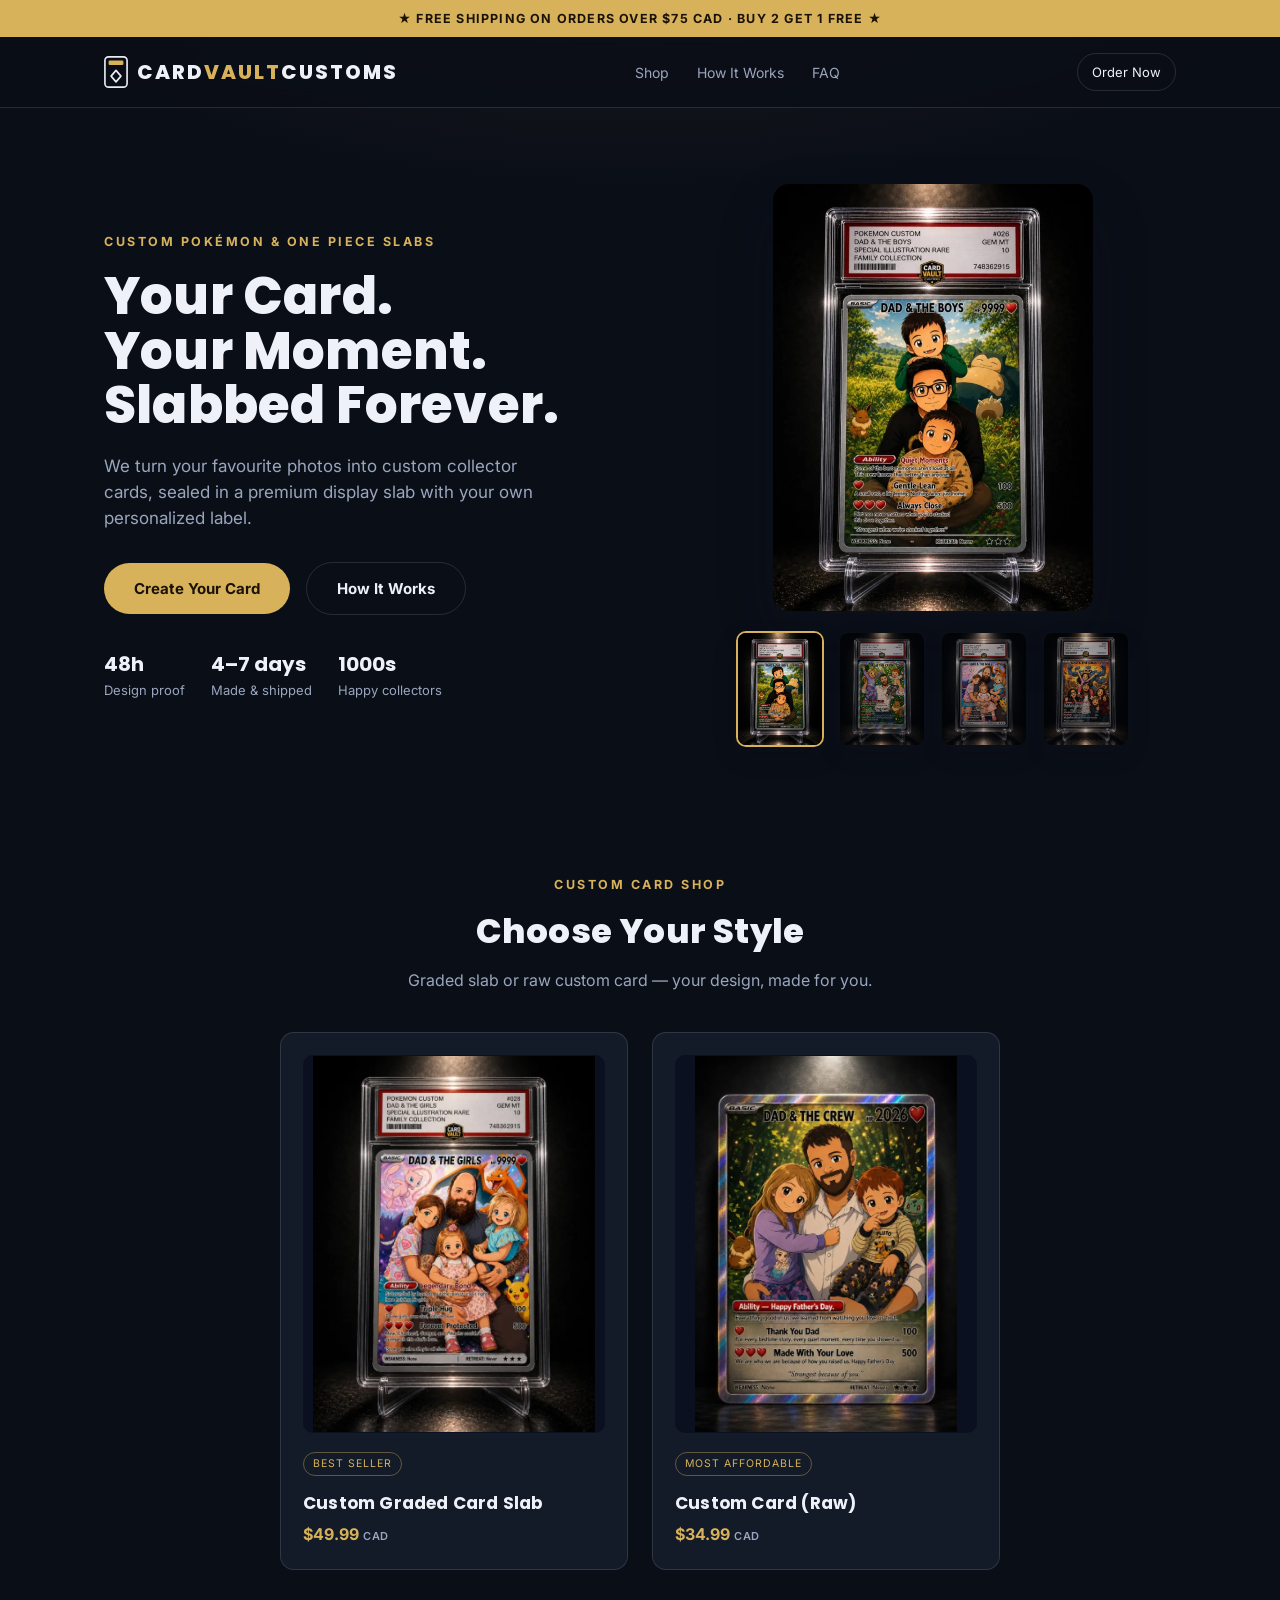
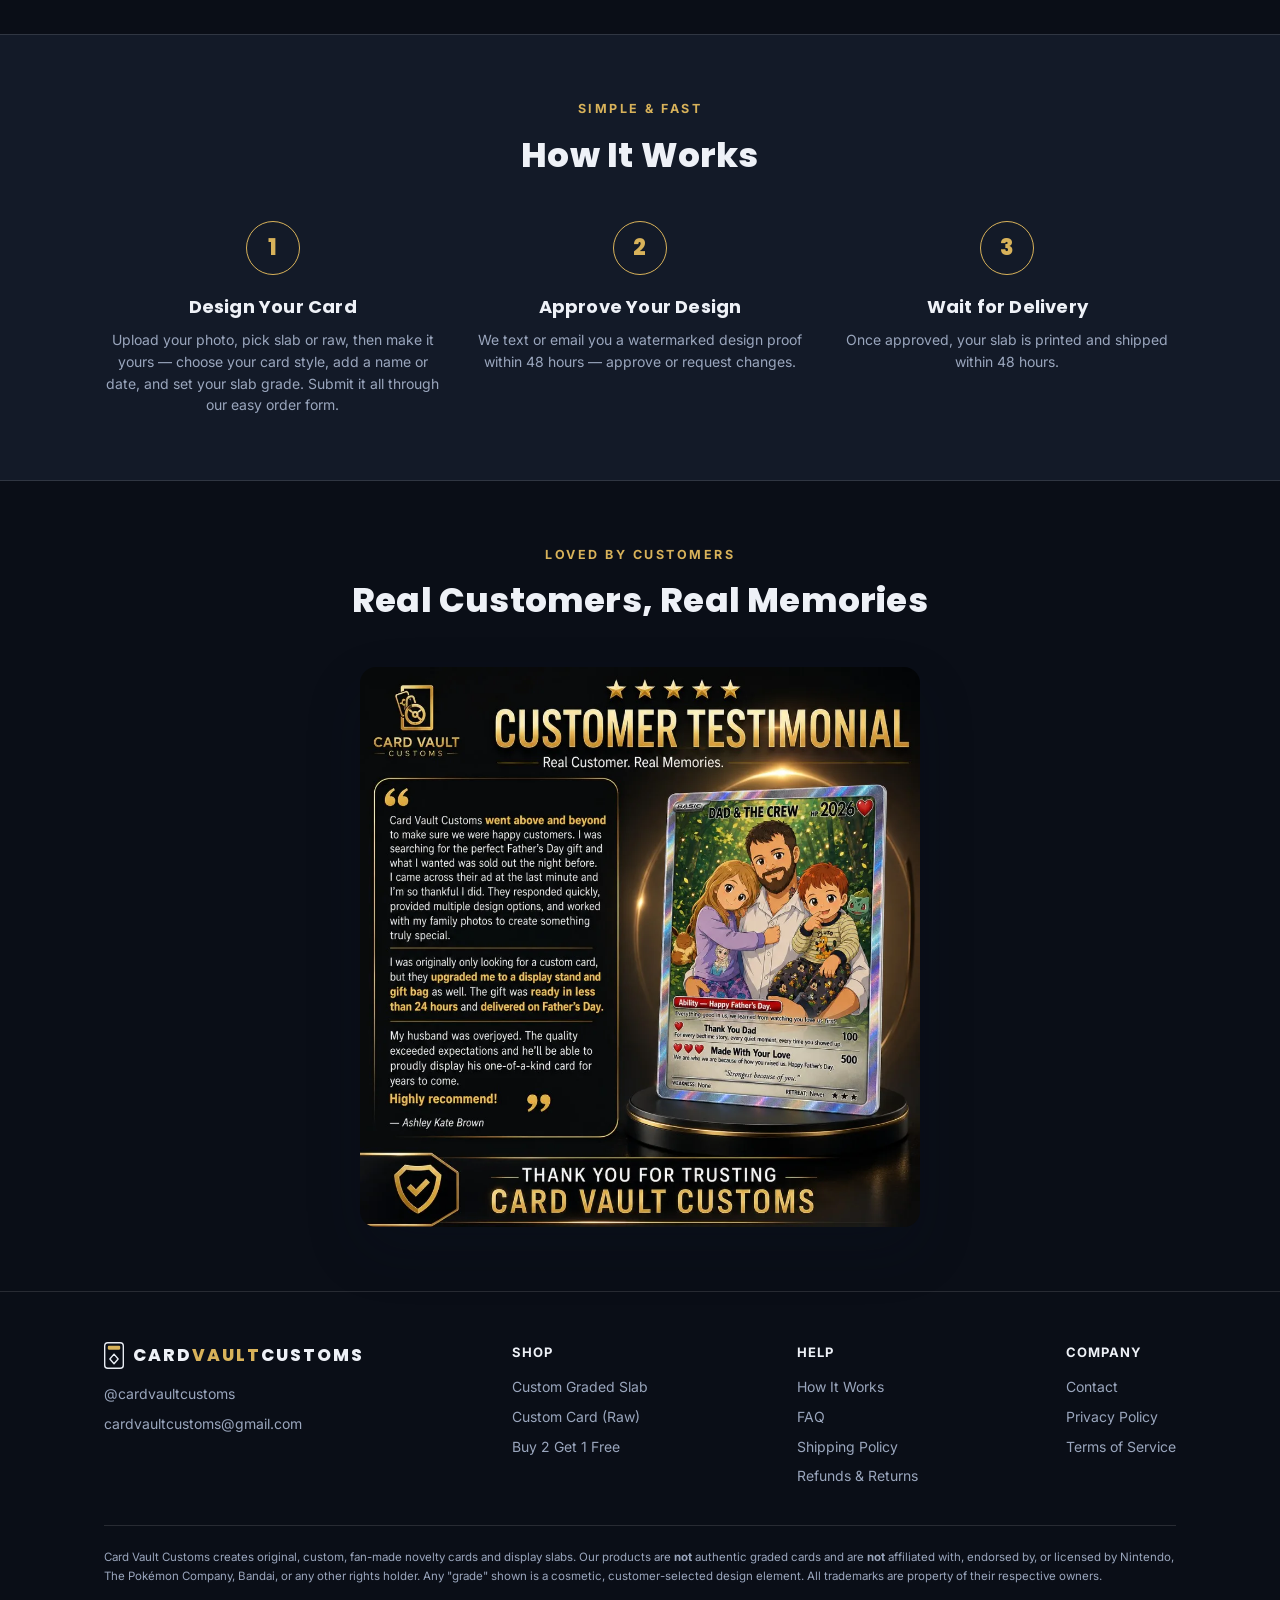
==== index.html @ 8e6232b9 "Remove About page and all nav/footer links to it Co-authored-by: Cursor <cursoragent@cursor.com>" ====
<!DOCTYPE html>
<html lang="en">
<head>
<meta charset="UTF-8" />
<meta name="viewport" content="width=device-width, initial-scale=1.0" />
<title>Card Vault Customs — Custom Graded Card Slabs From Your Photos</title>
<link rel="stylesheet" href="styles.css" />
<style>
  /* ---------- Hero ---------- */
  .hero { padding: 76px 0 64px; }
  .hero-grid { display: grid; grid-template-columns: 1.05fr 0.95fr; gap: 48px; align-items: center; }
  .eyebrow { color: var(--gold); font-weight: 700; font-size: 12.5px; letter-spacing: 2.5px; text-transform: uppercase; margin-bottom: 18px; }
  .hero h1 { font-size: 52px; line-height: 1.05; font-weight: 800; margin-bottom: 20px; }
  .hero p { color: var(--muted); font-size: 17px; max-width: 460px; margin-bottom: 30px; }
  .btn {
    display: inline-block; background: var(--gold); color: #1a1206;
    font-weight: 700; font-size: 15px; padding: 14px 30px; border-radius: 999px;
    transition: transform .15s ease, background .15s ease;
  }
  .btn:hover { transform: translateY(-2px); background: var(--gold-soft); }
  .btn.ghost { background: transparent; color: var(--ink); border: 1px solid var(--line); margin-left: 12px; }
  .trust { display: flex; gap: 26px; margin-top: 34px; color: var(--muted); font-size: 13px; }
  .trust b { color: var(--ink); display: block; font-size: 20px; font-family: var(--font-display); }

  /* ---------- The Slab component (the star) ---------- */
  .slab {
    position: relative;
    width: 300px; margin: 0 auto;
    background: var(--slab-plastic);
    border: 1px solid rgba(12,19,34,0.10);
    border-radius: 18px;
    padding: 14px 14px 18px;
    box-shadow: 0 24px 50px rgba(12,19,34,0.18), inset 0 1px 0 rgba(255,255,255,0.9);
  }
  .slab::after { /* plastic sheen */
    content:""; position:absolute; inset:0; border-radius:18px; pointer-events:none;
    background: linear-gradient(135deg, rgba(255,255,255,0.5) 0%, rgba(255,255,255,0) 38%);
  }
  .slab-label {
    display:flex; align-items:center; justify-content:space-between;
    background: #0a1020; border:1px solid var(--line);
    border-radius: 8px; padding: 9px 12px; margin-bottom: 12px;
  }
  .slab-label .brand { font-family: var(--font-display); font-weight:800; font-size:10.5px; letter-spacing:1.5px; color: var(--gold); }
  .slab-label .sub { font-size: 8.5px; color: var(--muted); letter-spacing: 1px; }
  .grade-badge {
    text-align:center; background: var(--gold); color:#1a1206;
    border-radius:6px; padding:4px 9px; font-family: var(--font-display); font-weight:800; line-height:1;
  }
  .grade-badge b { font-size: 18px; display:block; }
  .grade-badge small { font-size: 7px; letter-spacing: 1px; }
  .slab-window {
    aspect-ratio: 5/7; border-radius: 10px; overflow:hidden;
    border: 1px solid rgba(255,255,255,0.14);
    background:
      radial-gradient(120% 80% at 30% 10%, rgba(216,178,90,0.30), transparent 55%),
      conic-gradient(from 200deg at 70% 80%, rgba(120,200,255,0.25), rgba(180,120,255,0.20), rgba(120,255,200,0.18), rgba(120,200,255,0.25));
    display:flex; align-items:center; justify-content:center;
  }
  .slab-window .ph { text-align:center; color: rgba(12,19,34,0.65); font-size: 12px; padding: 0 18px; }
  .slab-window .ph .big { font-family: var(--font-display); font-size: 15px; font-weight:700; color:#0c1322; margin-bottom:6px; }
  .slab-window img { width:100%; height:100%; object-fit:cover; display:block; }
  .barcode { height: 16px; margin-top:2px; display:flex; gap:1.5px; align-items:flex-end; }
  .barcode i { width:2px; background: var(--muted); display:block; }

  /* ---------- Section heads ---------- */
  section { padding: 64px 0; }
  .sec-head { text-align:center; margin-bottom: 40px; }
  .sec-head .eyebrow { margin-bottom: 10px; }
  .sec-head h2 { font-size: 34px; font-weight: 800; }
  .sec-head p { color: var(--muted); margin-top: 10px; }

  /* ---------- Product grid ---------- */
  .products { display: grid; grid-template-columns: repeat(2, 1fr); gap: 24px; max-width: 720px; margin: 0 auto; }
  .product {
    background: var(--bg-2); border: 1px solid var(--line); border-radius: var(--radius);
    padding: 22px; transition: border-color .15s ease, transform .15s ease;
  }
  .product:hover { border-color: rgba(216,178,90,0.5); transform: translateY(-4px); }
  .product .mini-slab {
    aspect-ratio: 4/5; border-radius: 10px; margin-bottom: 16px; overflow:hidden;
    border:1px solid rgba(12,19,34,0.10);
    background:#0a1020;
    display:flex; align-items:center; justify-content:center; color: rgba(255,255,255,0.5); font-size: 12px;
  }
  .product .mini-slab img { width:100%; height:100%; object-fit:contain; display:block; }
  .product h3 { font-size: 17px; font-weight: 700; margin-bottom: 6px; }
  .product .price { color: var(--gold); font-weight: 700; }
  .product .price s { color: var(--muted); font-weight: 400; margin-left: 8px; }
  .product .price .cur { font-size: 11px; color: var(--muted); font-weight: 600; letter-spacing: .5px; }
  .tag { display:inline-block; font-size: 10.5px; letter-spacing: 1px; text-transform: uppercase; color: var(--gold); border:1px solid rgba(216,178,90,0.4); padding: 3px 9px; border-radius: 999px; margin-bottom: 14px; }

  /* ---------- Hero real-card showcase ---------- */
  .showcase { display:flex; flex-direction:column; align-items:center; gap:20px; }
  .show-main { width: 320px; max-width: 100%; border-radius: 16px; overflow:hidden; box-shadow: 0 26px 55px rgba(12,19,34,0.24); }
  .show-main img { width:100%; height:auto; display:block; }
  .show-thumbs { display:flex; gap:14px; }
  .show-thumb {
    width: 88px; height:auto; border-radius: 10px; display:block; cursor:pointer;
    box-shadow: 0 10px 24px rgba(12,19,34,0.16);
    opacity: 0.7; border: 2px solid transparent;
    transition: transform .15s ease, opacity .15s ease, border-color .15s ease;
  }
  .show-thumb:hover { transform: translateY(-3px); opacity: 1; }
  .show-thumb.is-active { opacity: 1; border-color: var(--gold); }

  /* ---------- How it works ---------- */
  .how { background: var(--bg-2); border-top: 1px solid var(--line); border-bottom: 1px solid var(--line); }
  .steps { display:grid; grid-template-columns: repeat(3,1fr); gap: 30px; }
  .step { text-align:center; }
  .step .num {
    width:54px; height:54px; margin:0 auto 18px; border-radius:50%;
    border:1px solid var(--gold); color: var(--gold); font-family: var(--font-display); font-weight:800; font-size:22px;
    display:flex; align-items:center; justify-content:center;
  }
  .step h3 { font-size: 18px; margin-bottom: 8px; }
  .step p { color: var(--muted); font-size: 14px; }

  /* ---------- Testimonial ---------- */
  .testi-img { max-width: 560px; width: 100%; height: auto; margin: 0 auto; display: block; border-radius: 16px; box-shadow: 0 24px 55px rgba(12,19,34,0.20); }

  /* ---------- Footer ---------- */
  footer { padding: 50px 0 40px; border-top:1px solid var(--line); }
  .foot-grid { display:flex; justify-content: space-between; flex-wrap: wrap; gap: 24px; margin-bottom: 30px; }
  .foot-grid a { color: var(--muted); font-size: 14px; display:block; margin-bottom: 8px; }
  .foot-grid a:hover { color: var(--ink); }
  .foot-col h4 { font-size: 13px; letter-spacing: 1px; text-transform: uppercase; margin-bottom: 14px; color: var(--ink); }
  .disclaimer { color: var(--muted); font-size: 11.5px; line-height: 1.7; border-top:1px solid var(--line); padding-top: 22px; }

  @media (max-width: 880px) {
    .hero-grid { grid-template-columns: 1fr; gap: 40px; }
    .hero h1 { font-size: 38px; }
    .products { grid-template-columns: 1fr; }
    .steps { grid-template-columns: 1fr; }
  }
</style>
</head>
<body>

  <div class="announce">★ Free shipping on orders over $75 CAD &nbsp;·&nbsp; Buy 2 Get 1 Free ★</div>

  <header class="site">
    <div class="wrap nav">
      <div class="logo">
        <svg class="logo-icon" width="24" height="32" viewBox="0 0 58 78" aria-hidden="true">
          <rect x="2" y="2" width="54" height="74" rx="9" fill="none" stroke="#e8ecf3" stroke-width="4"/>
          <rect x="11" y="11" width="36" height="11" rx="3" fill="#d8b25a"/>
          <path d="M29 35 l12 14 -12 14 -12-14 z" fill="none" stroke="#e8ecf3" stroke-width="4" stroke-linejoin="round"/>
        </svg>
        <span class="wm">CARD<i>VAULT</i>CUSTOMS</span>
      </div>
      <nav class="nav-links">
        <a href="design-page.html">Shop</a>
        <a href="#how">How It Works</a>
        <a href="faq.html">FAQ</a>
      </nav>
      <div class="nav-right">
        <a href="design-page.html" class="cart">Order Now</a>
        <button class="menu-btn" id="menuBtn" aria-label="Open menu" aria-expanded="false" aria-controls="mobileMenu">
          <span></span><span></span><span></span>
        </button>
      </div>
    </div>
    <nav class="mobile-menu" id="mobileMenu">
      <a href="design-page.html">Shop</a>
      <a href="#how">How It Works</a>
      <a href="faq.html">FAQ</a>
    </nav>
  </header>

  <!-- HERO -->
  <div class="hero">
    <div class="wrap hero-grid">
      <div>
        <div class="eyebrow">Custom Pokémon &amp; One Piece Slabs</div>
        <h1>Your Card.<br>Your Moment.<br>Slabbed Forever.</h1>
        <p>We turn your favourite photos into custom collector cards, sealed in a premium display slab with your own personalized label.</p>
        <div>
          <a href="design-page.html" class="btn">Create Your Card</a>
          <a href="#how" class="btn ghost">How It Works</a>
        </div>
        <div class="trust">
          <div><b>48h</b>Design proof</div>
          <div><b>4–7 days</b>Made &amp; shipped</div>
          <div><b>1000s</b>Happy collectors</div>
        </div>
      </div>

      <!-- Real card showcase -->
      <div class="showcase">
        <div class="show-main">
          <img id="showMain" src="images/slab-boys-glasses.webp" width="640" height="854" fetchpriority="high" alt="Custom family card — Dad & The Boys, graded slab" />
        </div>
        <div class="show-thumbs">
          <img class="show-thumb is-active" src="images/slab-boys-glasses.webp" width="640" height="854" loading="lazy" alt="Dad & The Boys — graded slab" />
          <img class="show-thumb" src="images/slab-crew-jump.webp" width="640" height="854" loading="lazy" alt="Dad & The Crew — holo Father's Day edition" />
          <img class="show-thumb" src="images/slab-girls.webp" width="640" height="854" loading="lazy" alt="Dad & The Girls — graded slab" />
          <img class="show-thumb" src="images/slab-crew-champion.webp" width="640" height="854" loading="lazy" alt="Dad & The Crew — Champion Spirit edition" />
        </div>
      </div>
    </div>
  </div>

  <!-- PRODUCTS -->
  <section id="shop">
    <div class="wrap">
      <div class="sec-head">
        <div class="eyebrow">Custom Card Shop</div>
        <h2>Choose Your Style</h2>
        <p>Graded slab or raw custom card — your design, made for you.</p>
      </div>
      <div class="products">
        <a href="design-page.html" class="product">
          <div class="mini-slab"><img src="images/slab-girls.webp" width="640" height="854" loading="lazy" alt="Custom graded card slab example — Dad & The Girls" /></div>
          <div class="tag">Best Seller</div>
          <h3>Custom Graded Card Slab</h3>
          <div class="price">$49.99 <span class="cur">CAD</span></div>
        </a>
        <a href="design-page.html" class="product">
          <div class="mini-slab"><img src="images/card-raw-holo.webp" width="640" height="915" loading="lazy" alt="Custom raw card example — Dad & The Crew holo" /></div>
          <div class="tag">Most Affordable</div>
          <h3>Custom Card (Raw)</h3>
          <div class="price">$34.99 <span class="cur">CAD</span></div>
        </a>
      </div>
    </div>
  </section>

  <!-- HOW IT WORKS -->
  <section id="how" class="how">
    <div class="wrap">
      <div class="sec-head">
        <div class="eyebrow">Simple &amp; Fast</div>
        <h2>How It Works</h2>
      </div>
      <div class="steps">
        <div class="step">
          <div class="num">1</div>
          <h3>Design Your Card</h3>
          <p>Upload your photo, pick slab or raw, then make it yours — choose your card style, add a name or date, and set your slab grade. Submit it all through our easy order form.</p>
        </div>
        <div class="step">
          <div class="num">2</div>
          <h3>Approve Your Design</h3>
          <p>We text or email you a watermarked design proof within 48 hours — approve or request changes.</p>
        </div>
        <div class="step">
          <div class="num">3</div>
          <h3>Wait for Delivery</h3>
          <p>Once approved, your slab is printed and shipped within 48 hours.</p>
        </div>
      </div>
    </div>
  </section>

  <!-- TESTIMONIAL -->
  <section id="reviews">
    <div class="wrap">
      <div class="sec-head">
        <div class="eyebrow">Loved By Customers</div>
        <h2>Real Customers, Real Memories</h2>
      </div>
      <img class="testi-img" src="images/testimonial-ashley.webp" width="1024" height="1024" loading="lazy" alt="Customer testimonial from Ashley Kate Brown — Card Vault Customs went above and beyond to make a one-of-a-kind Father's Day card" />
    </div>
  </section>

  <!-- FOOTER -->
  <footer>
    <div class="wrap">
      <div class="foot-grid">
        <div class="foot-col">
          <div class="logo" style="font-size:17px;margin-bottom:14px;">
            <svg class="logo-icon" width="20" height="27" viewBox="0 0 58 78" aria-hidden="true">
              <rect x="2" y="2" width="54" height="74" rx="9" fill="none" stroke="#e8ecf3" stroke-width="4"/>
              <rect x="11" y="11" width="36" height="11" rx="3" fill="#d8b25a"/>
              <path d="M29 35 l12 14 -12 14 -12-14 z" fill="none" stroke="#e8ecf3" stroke-width="4" stroke-linejoin="round"/>
            </svg>
            <span class="wm">CARD<i>VAULT</i>CUSTOMS</span>
          </div>
          <a href="https://www.instagram.com/cardvaultcustoms">@cardvaultcustoms</a>
          <a href="mailto:cardvaultcustoms@gmail.com">cardvaultcustoms@gmail.com</a>
        </div>
        <div class="foot-col">
          <h4>Shop</h4>
          <a href="design-page.html">Custom Graded Slab</a>
          <a href="design-page.html">Custom Card (Raw)</a>
          <a href="design-page.html">Buy 2 Get 1 Free</a>
        </div>
        <div class="foot-col">
          <h4>Help</h4>
          <a href="#how">How It Works</a>
          <a href="faq.html">FAQ</a>
          <a href="policies.html#shipping">Shipping Policy</a>
          <a href="policies.html#refunds">Refunds &amp; Returns</a>
        </div>
        <div class="foot-col">
          <h4>Company</h4>
          <a href="mailto:cardvaultcustoms@gmail.com">Contact</a>
          <a href="policies.html#privacy">Privacy Policy</a>
          <a href="policies.html#terms">Terms of Service</a>
        </div>
      </div>
      <p class="disclaimer">
        Card Vault Customs creates original, custom, fan-made novelty cards and display slabs. Our products are <b>not</b> authentic graded cards and are <b>not</b> affiliated with, endorsed by, or licensed by Nintendo, The Pokémon Company, Bandai, or any other rights holder. Any "grade" shown is a cosmetic, customer-selected design element. All trademarks are property of their respective owners.
      </p>
    </div>
  </footer>

  <script src="site.js"></script>
  <script>
    (function () {
      var main = document.getElementById('showMain');
      var thumbs = document.querySelectorAll('.show-thumb');
      thumbs.forEach(function (t) {
        t.addEventListener('click', function () {
          main.src = t.src;
          main.alt = t.alt;
          thumbs.forEach(function (x) { x.classList.remove('is-active'); });
          t.classList.add('is-active');
        });
      });
    })();
  </script>

</body>
</html>
---- styles.css ----
/* ============================================================
   Card Vault Customs — shared theme & site chrome
   Loaded by every page. Page-specific styles live in each page.
   ============================================================ */
@import url('https://fonts.googleapis.com/css2?family=Poppins:wght@600;700;800&family=Inter:wght@400;500;600&display=swap');

:root{
  --bg:#0a0e17;             /* deep vault black-navy (matches logo) */
  --bg-2:#131a28;           /* dark panel */
  --ink:#eef1f7;            /* near-white text */
  --muted:#9aa6bd;          /* soft light gray */
  --gold:#d8b25a;           /* brighter gold pops on dark */
  --gold-soft:#e8c97a;
  --navy:#0c1322;           /* accent navy for slab label */
  --line:rgba(255,255,255,0.12);
  --field:#0e1420;
  --slab-plastic:#ffffff;
  --radius:14px;
  --font-display:'Poppins','Trebuchet MS',system-ui,sans-serif;
  --font-body:'Inter',system-ui,-apple-system,sans-serif;
}

*{box-sizing:border-box;margin:0;padding:0;}
html{scroll-behavior:smooth;}
body{
  font-family:var(--font-body);
  background:radial-gradient(1200px 520px at 50% -120px, rgba(216,178,90,0.10), transparent 60%),var(--bg);
  color:var(--ink);
  line-height:1.55;
  -webkit-font-smoothing:antialiased;
}
h1,h2,h3{font-family:var(--font-display);letter-spacing:0.2px;}
a{color:inherit;text-decoration:none;}
.wrap{max-width:1120px;margin:0 auto;padding:0 24px;}

/* ---------- Announcement bar ---------- */
.announce{background:var(--gold);color:#1a1206;text-align:center;font-size:12.5px;font-weight:700;letter-spacing:1.2px;padding:9px 12px;text-transform:uppercase;}

/* ---------- Header & navigation ---------- */
header.site{position:sticky;top:0;z-index:50;background:rgba(10,14,23,0.82);backdrop-filter:blur(10px);border-bottom:1px solid var(--line);}
.nav{max-width:1120px;margin:0 auto;padding:0 24px;display:flex;align-items:center;justify-content:space-between;height:70px;}
.logo{display:flex;align-items:center;gap:9px;font-family:var(--font-display);font-weight:800;font-size:20px;letter-spacing:2px;}
.logo .logo-icon{flex:none;display:block;}
.logo .wm i{color:var(--gold);font-style:normal;}
.nav-links{display:flex;gap:28px;font-size:14px;color:var(--muted);}
.nav-links a:hover{color:var(--ink);}
.nav-links a.active{color:var(--ink);font-weight:600;}
.cart{font-size:13px;border:1px solid var(--line);padding:8px 14px;border-radius:999px;color:var(--ink);}
.nav-right{display:flex;align-items:center;gap:10px;}

/* hamburger + mobile menu */
.menu-btn{display:none;background:none;border:1px solid var(--line);border-radius:10px;width:40px;height:40px;cursor:pointer;flex-direction:column;align-items:center;justify-content:center;gap:5px;padding:0;}
.menu-btn span{display:block;width:18px;height:2px;background:var(--ink);border-radius:2px;transition:transform .2s ease,opacity .2s ease;}
.menu-btn[aria-expanded="true"] span:nth-child(1){transform:translateY(7px) rotate(45deg);}
.menu-btn[aria-expanded="true"] span:nth-child(2){opacity:0;}
.menu-btn[aria-expanded="true"] span:nth-child(3){transform:translateY(-7px) rotate(-45deg);}
.mobile-menu{display:none;border-top:1px solid var(--line);padding:6px 24px 14px;}
.mobile-menu a{display:block;padding:13px 0;font-size:15px;color:var(--ink);border-bottom:1px solid var(--line);}
.mobile-menu a:last-child{border-bottom:none;}
.mobile-menu.open{display:block;}

@media (max-width:880px){
  .nav-links{display:none;}
  .menu-btn{display:flex;}
}
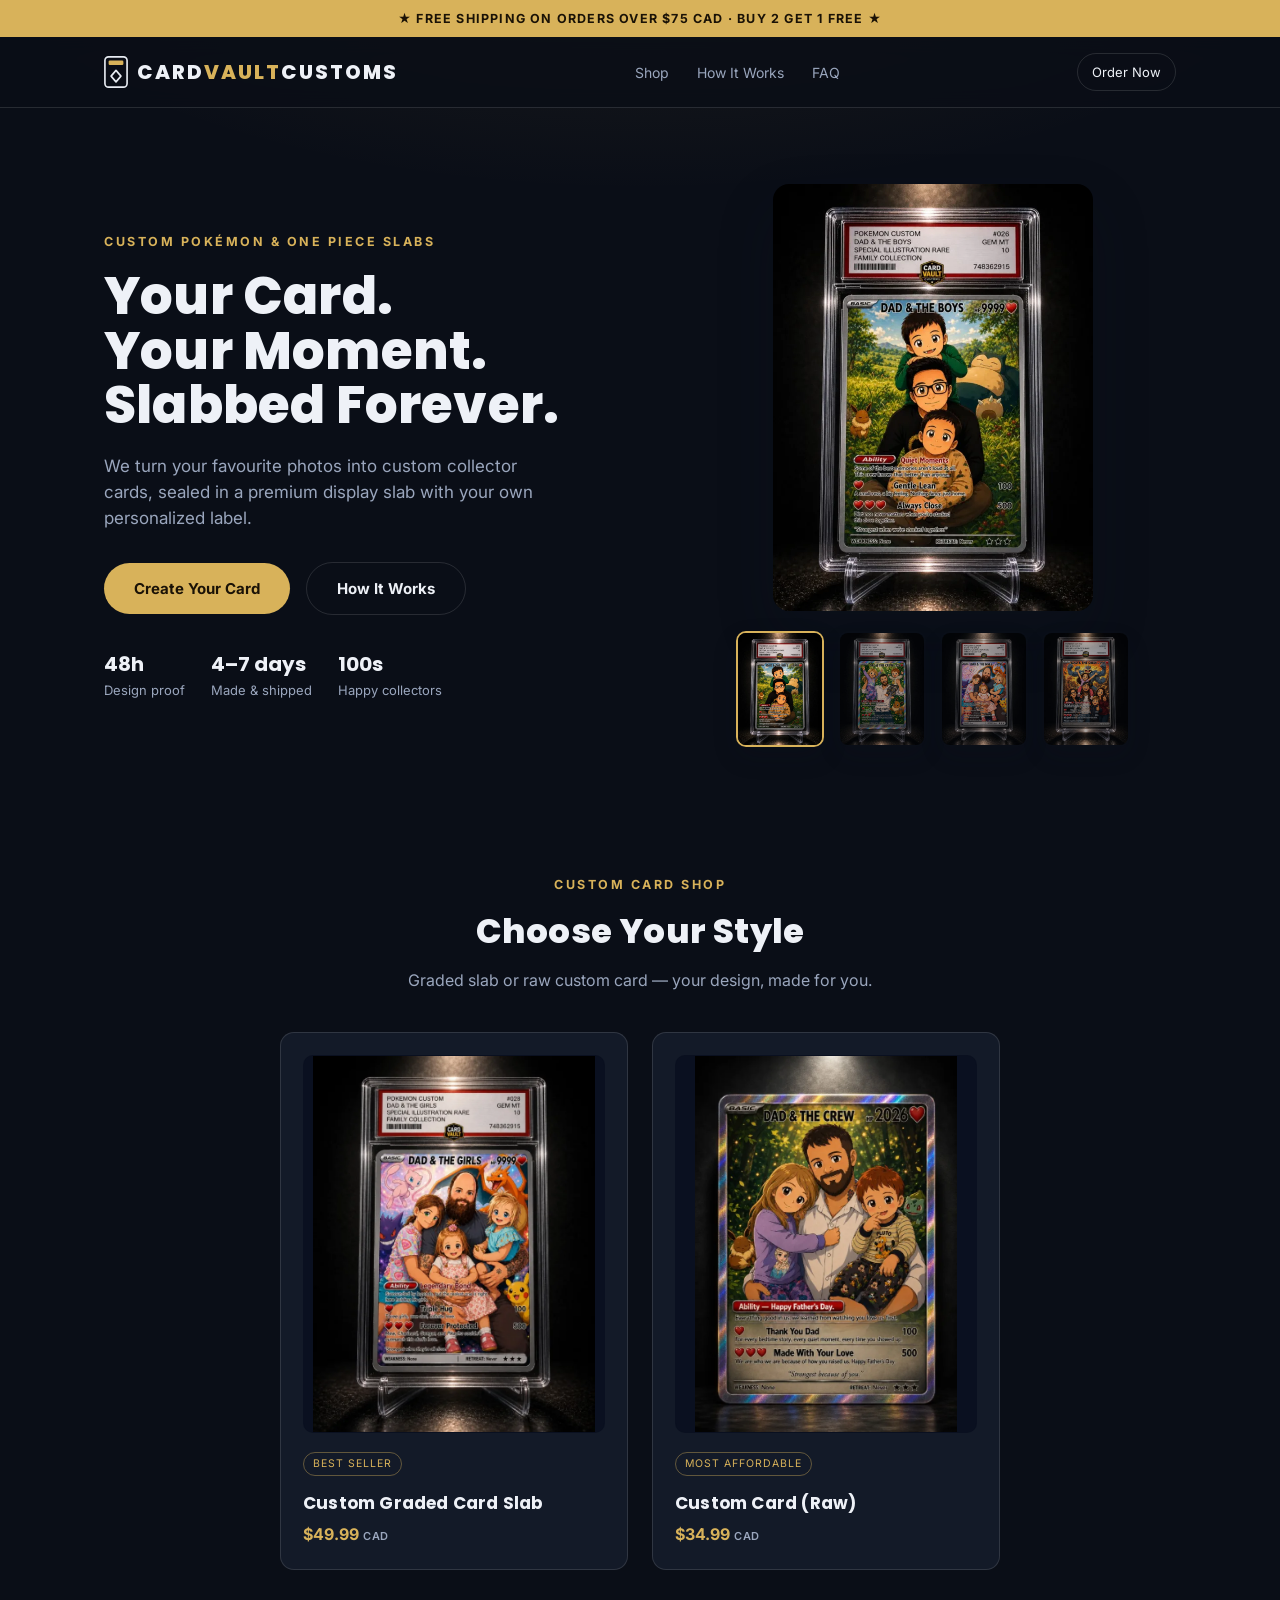
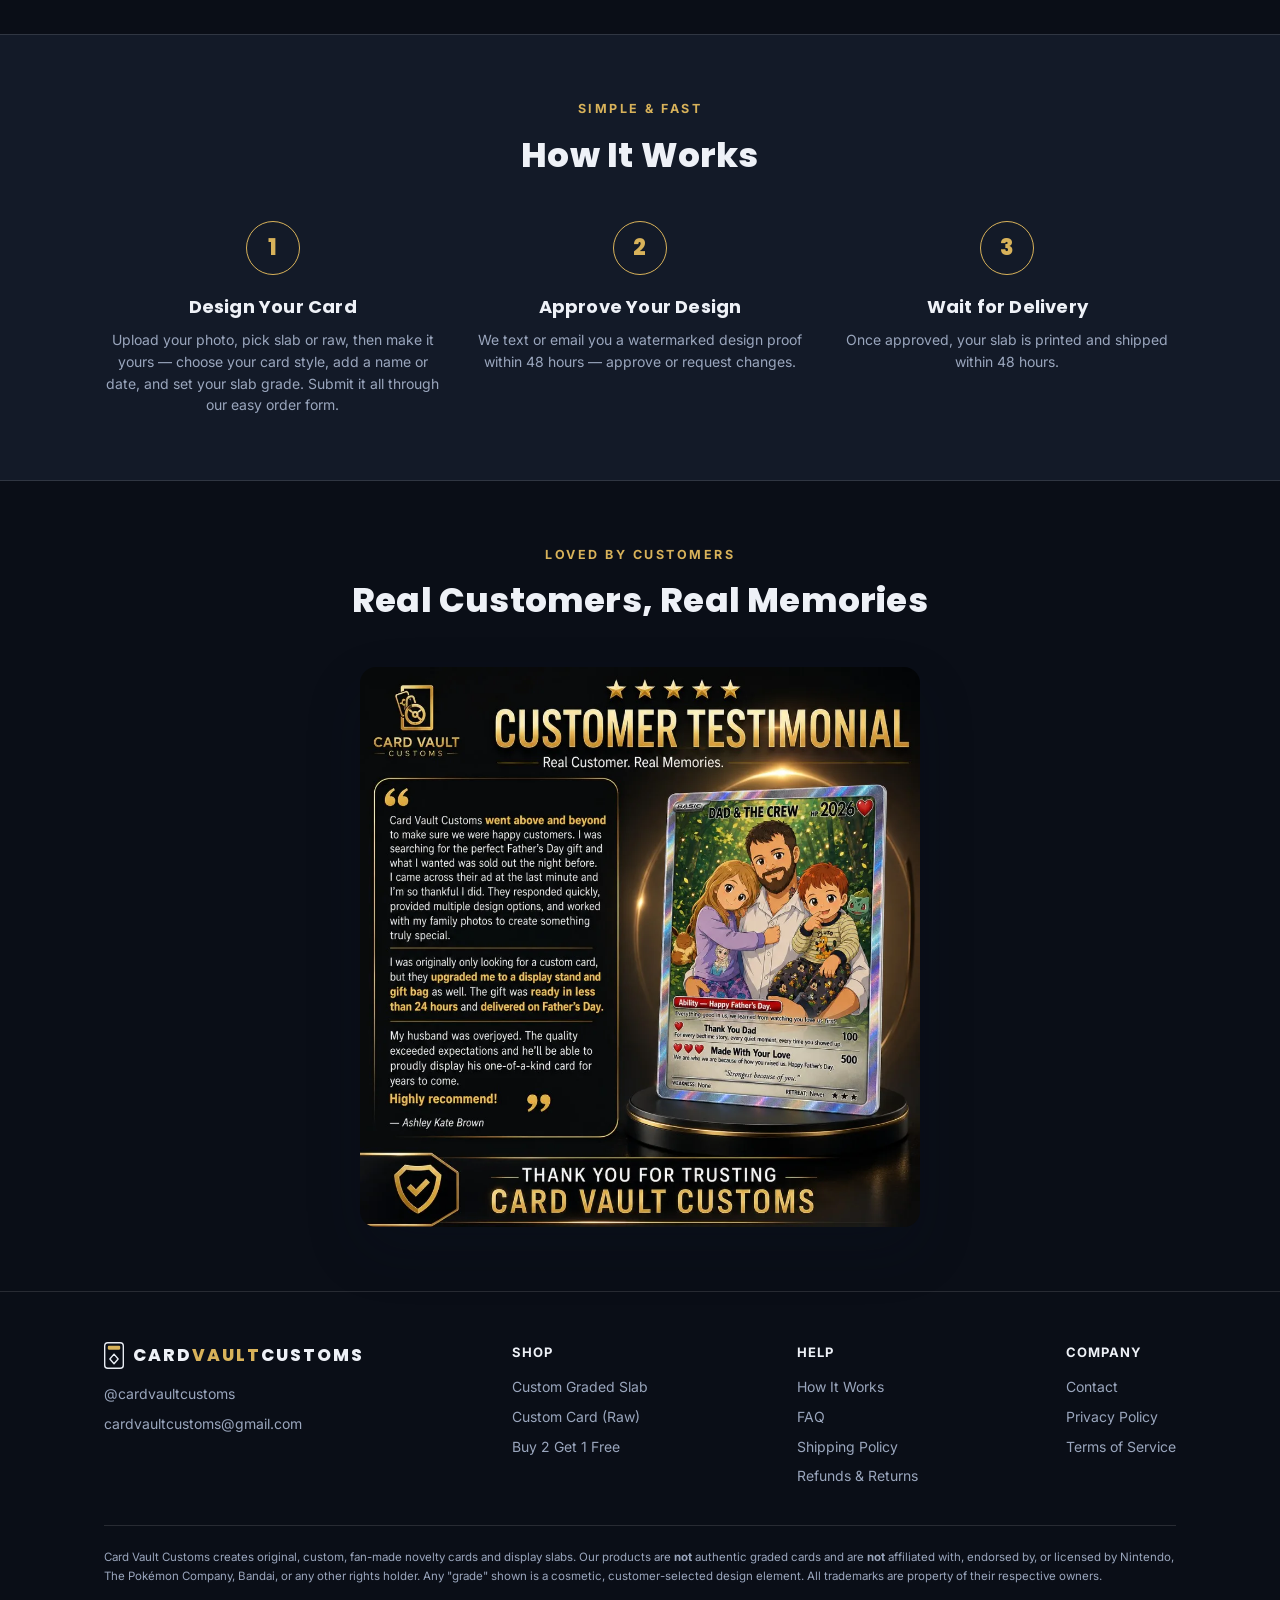
==== commit a17483e8: "Change hero trust stat from 1000s to 100s happy collectors Co-authored-by: Cursor <cursoragent@curso" ====
--- a/index.html
+++ b/index.html
@@ -182,7 +182,7 @@
         <div class="trust">
           <div><b>48h</b>Design proof</div>
           <div><b>4–7 days</b>Made &amp; shipped</div>
-          <div><b>1000s</b>Happy collectors</div>
+          <div><b>100s</b>Happy collectors</div>
         </div>
       </div>
 
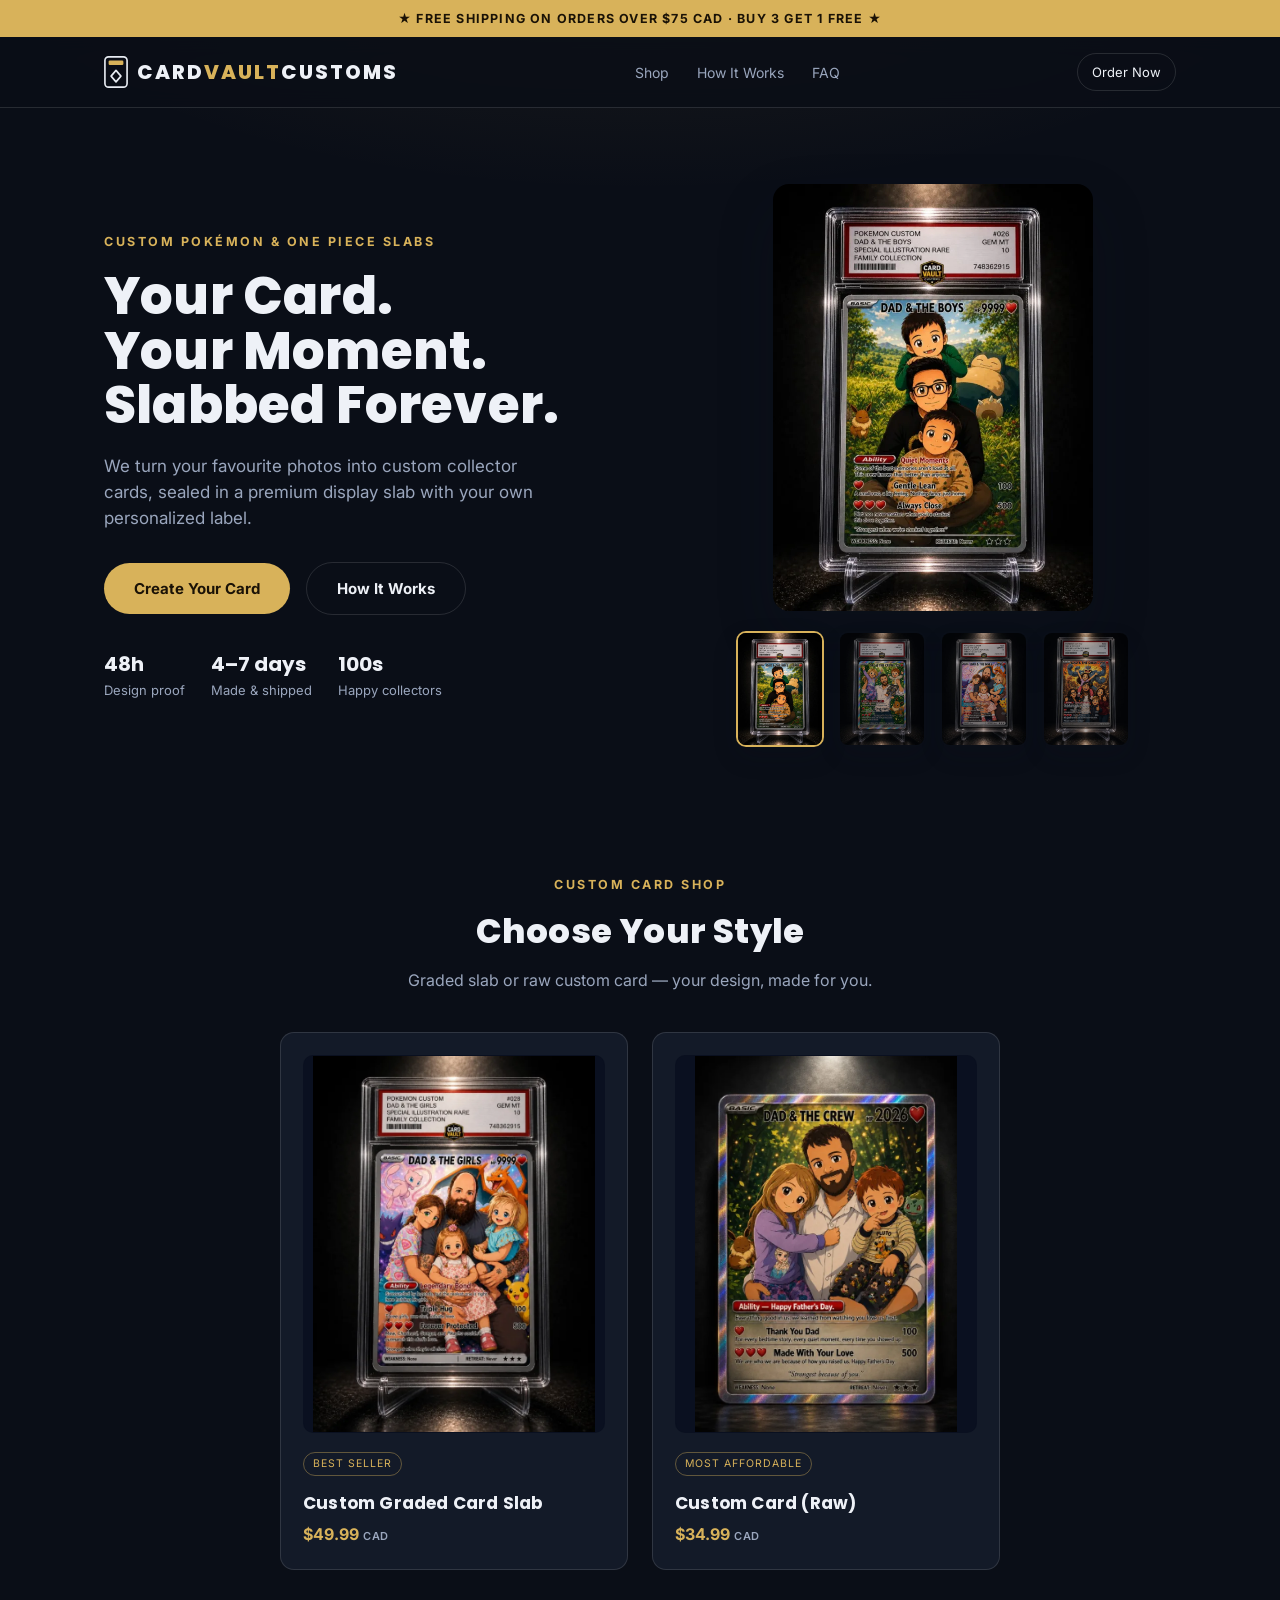
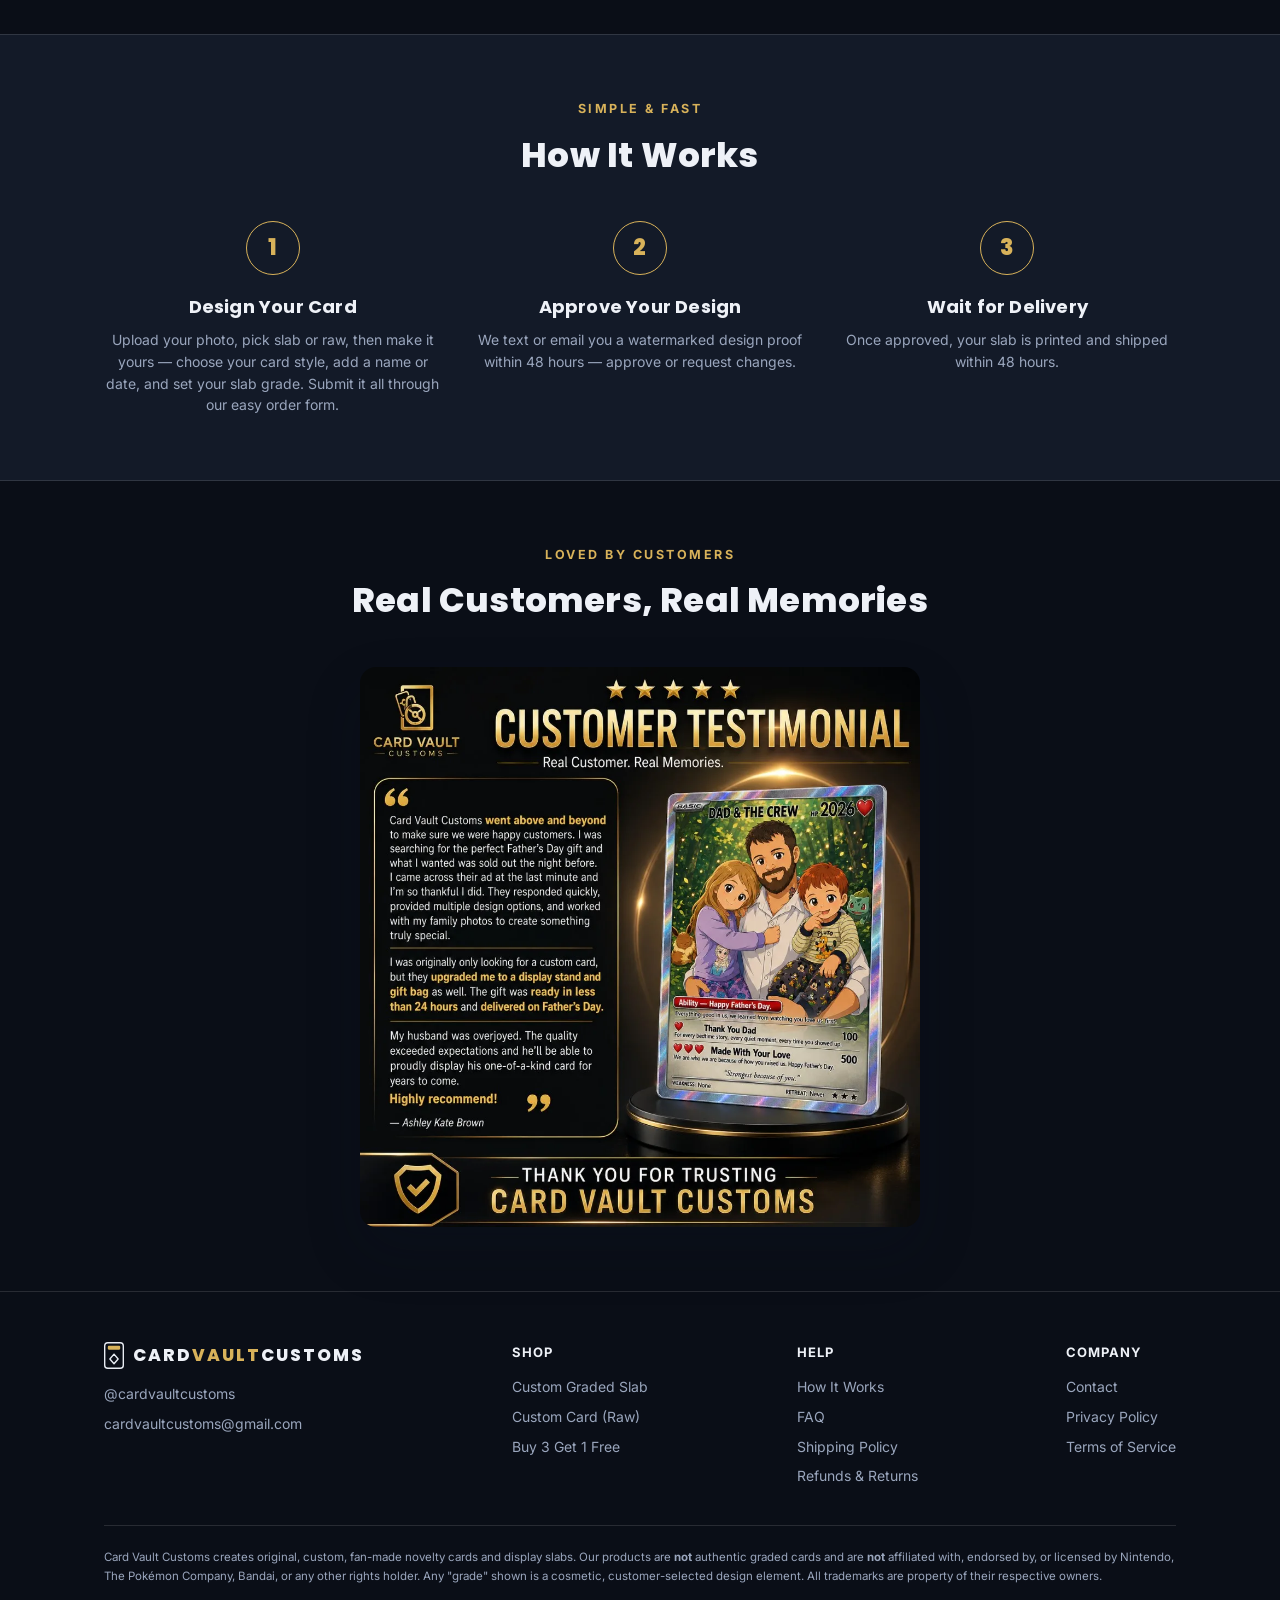
==== commit cf3f5c8f: "Change promo from Buy 2 Get 1 Free to Buy 3 Get 1 Free Co-authored-by: Cursor <cursoragent@cursor.co" ====
--- a/index.html
+++ b/index.html
@@ -137,7 +137,7 @@
 </head>
 <body>
 
-  <div class="announce">★ Free shipping on orders over $75 CAD &nbsp;·&nbsp; Buy 2 Get 1 Free ★</div>
+  <div class="announce">★ Free shipping on orders over $75 CAD &nbsp;·&nbsp; Buy 3 Get 1 Free ★</div>
 
   <header class="site">
     <div class="wrap nav">
@@ -284,7 +284,7 @@
           <h4>Shop</h4>
           <a href="design-page.html">Custom Graded Slab</a>
           <a href="design-page.html">Custom Card (Raw)</a>
-          <a href="design-page.html">Buy 2 Get 1 Free</a>
+          <a href="design-page.html">Buy 3 Get 1 Free</a>
         </div>
         <div class="foot-col">
           <h4>Help</h4>
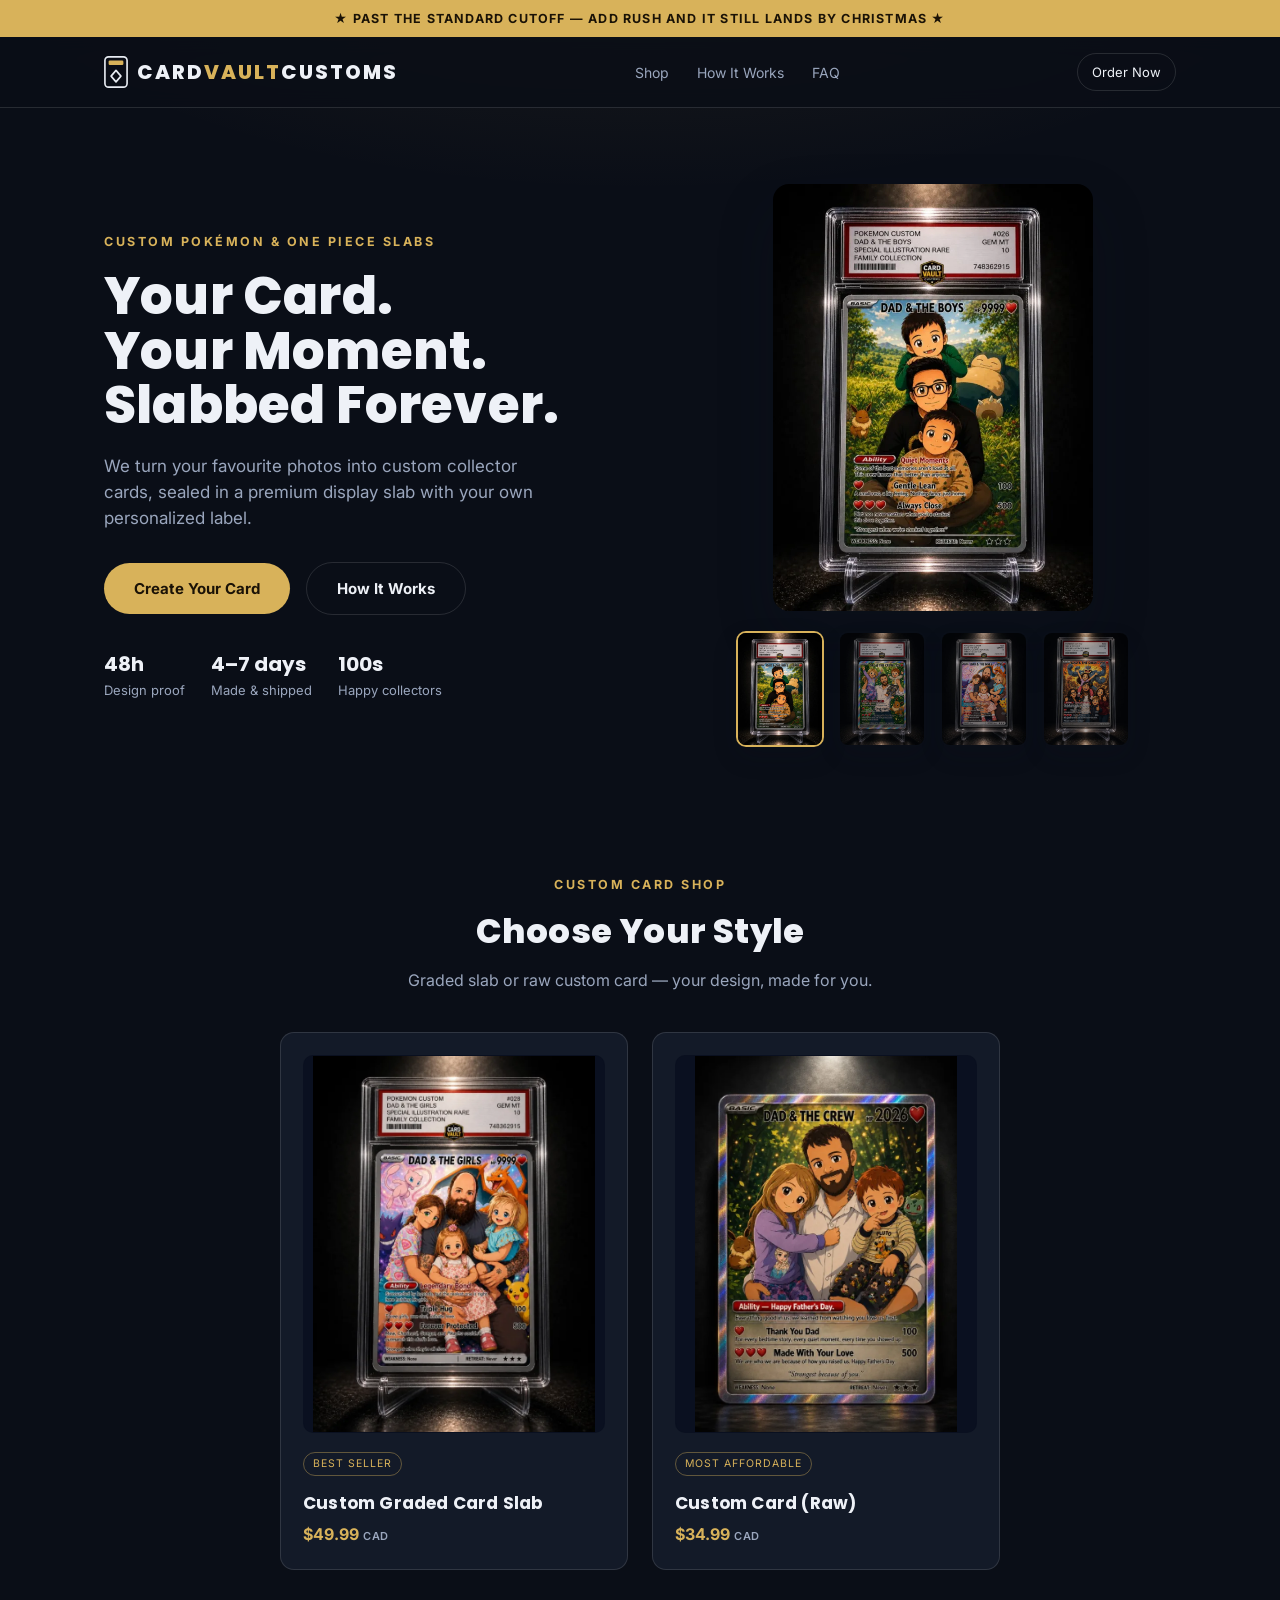
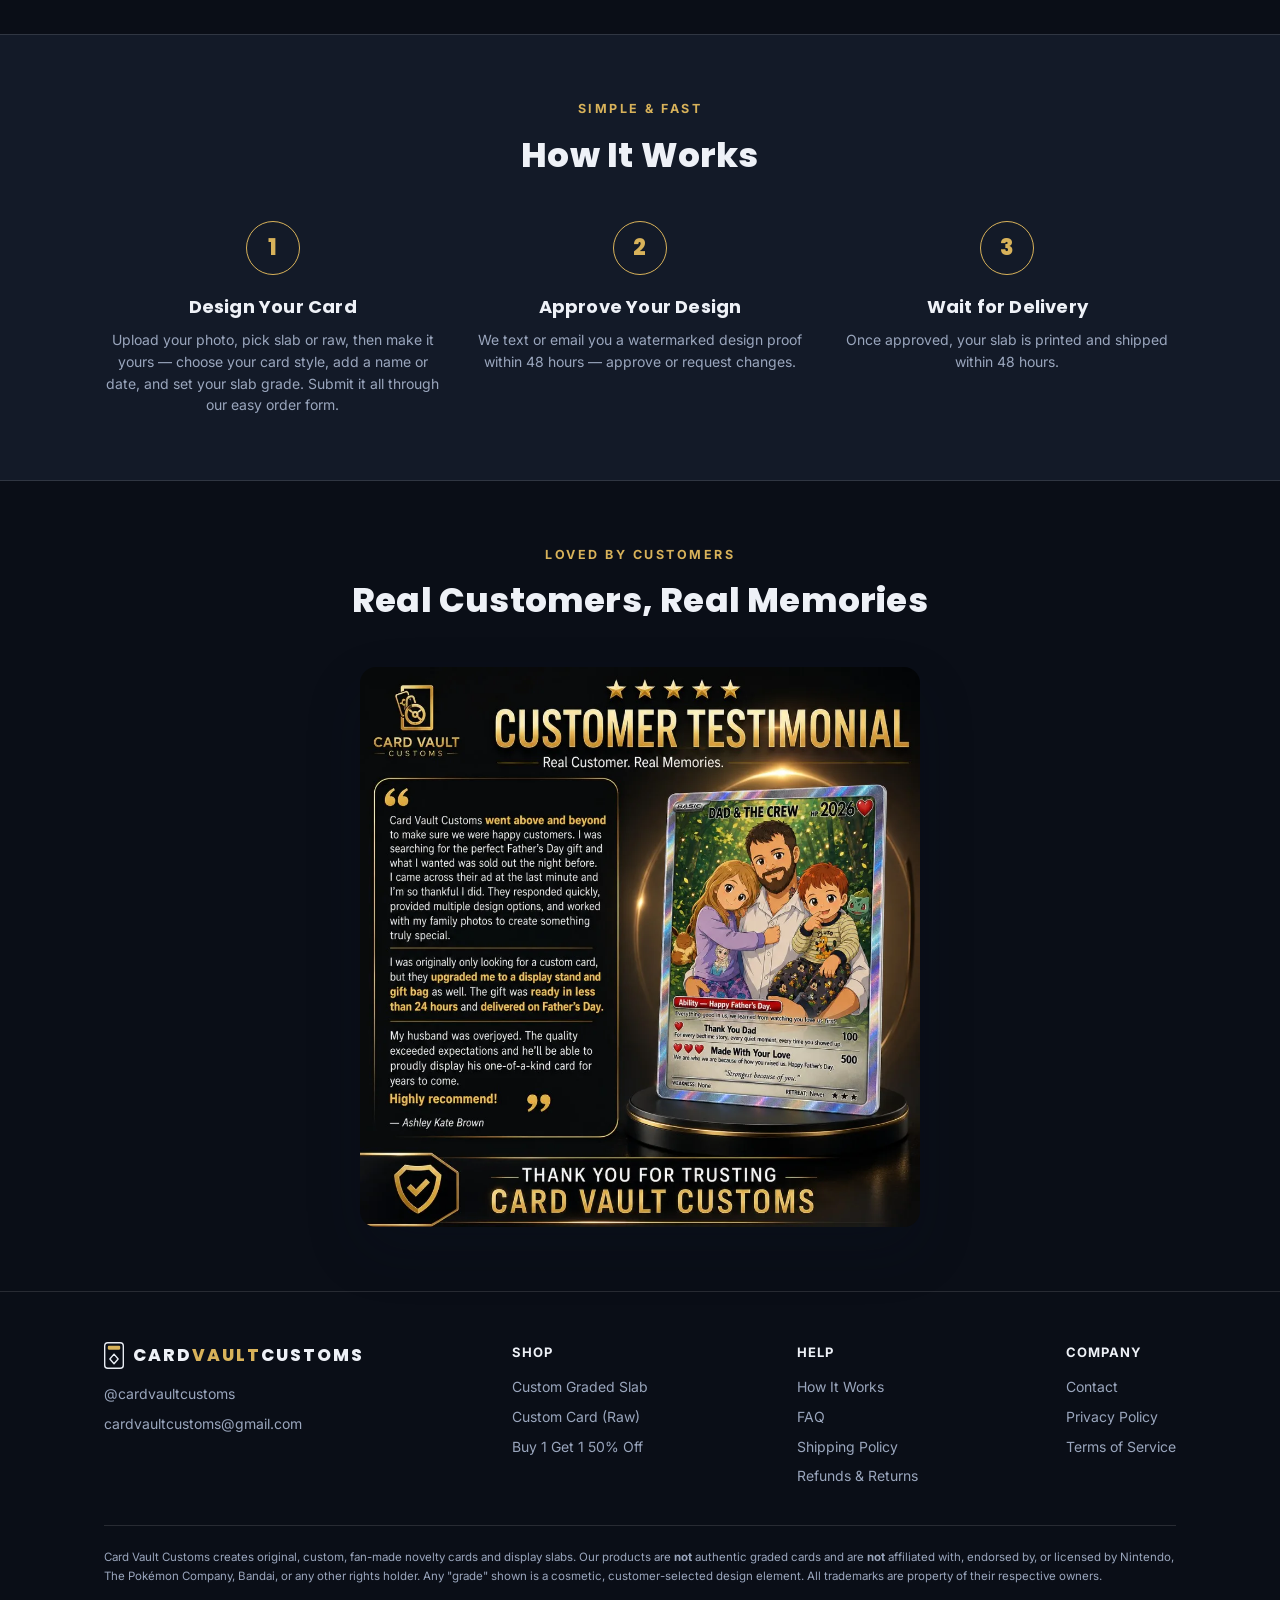
==== commit f1d9a52c: "Switch the standing promo to Buy 1 Get 1 50% Off Replaces Buy 3 Get 1 Free. The discount engine was " ====
--- a/index.html
+++ b/index.html
@@ -4,6 +4,24 @@
 <meta charset="UTF-8" />
 <meta name="viewport" content="width=device-width, initial-scale=1.0" />
 <title>Card Vault Customs — Custom Graded Card Slabs From Your Photos</title>
+<meta name="google-site-verification" content="mz5kDIxjSaJuJ4pxS7dGBGamuEXpU_9zc13OQ77SbRc" />
+<meta name="description" content="Turn your favorite photos into custom graded card slabs — Pokémon and One Piece style. Free design proof before we print, Buy 1 Get 1 50% Off, ships from Canada." />
+<link rel="canonical" href="https://cardvaultcustoms.com/" />
+<link rel="icon" type="image/png" sizes="32x32" href="/favicon-32.png?v=2" />
+<link rel="icon" type="image/png" sizes="96x96" href="/favicon.png?v=2" />
+<link rel="icon" type="image/png" sizes="192x192" href="/favicon-192.png?v=2" />
+<link rel="apple-touch-icon" href="/apple-touch-icon.png?v=2" />
+<script type="application/ld+json">
+{
+  "@context": "https://schema.org",
+  "@type": "Organization",
+  "name": "Card Vault Customs",
+  "url": "https://cardvaultcustoms.com/",
+  "logo": "https://cardvaultcustoms.com/favicon-512.png",
+  "email": "cardvaultcustoms@gmail.com",
+  "sameAs": ["https://www.instagram.com/cardvaultcustoms"]
+}
+</script>
 <link rel="stylesheet" href="styles.css" />
 <style>
   /* ---------- Hero ---------- */
@@ -137,7 +155,7 @@
 </head>
 <body>
 
-  <div class="announce">★ Free shipping on orders over $75 CAD &nbsp;·&nbsp; Buy 3 Get 1 Free ★</div>
+  <div class="announce">★ Free shipping on orders over $75 CAD &nbsp;·&nbsp; Buy 1 Get 1 50% Off ★</div>
 
   <header class="site">
     <div class="wrap nav">
@@ -284,7 +302,7 @@
           <h4>Shop</h4>
           <a href="design-page.html">Custom Graded Slab</a>
           <a href="design-page.html">Custom Card (Raw)</a>
-          <a href="design-page.html">Buy 3 Get 1 Free</a>
+          <a href="design-page.html">Buy 1 Get 1 50% Off</a>
         </div>
         <div class="foot-col">
           <h4>Help</h4>
--- a/styles.css
+++ b/styles.css
@@ -63,3 +63,33 @@
   .nav-links{display:none;}
   .menu-btn{display:flex;}
 }
+
+/* ---------- Email capture popup ---------- */
+.ecap{position:fixed;inset:0;z-index:200;display:none;align-items:center;justify-content:center;padding:20px;background:rgba(5,8,14,0.74);backdrop-filter:blur(4px);}
+.ecap.show{display:flex;}
+.ecap-box{position:relative;width:100%;max-width:430px;background:var(--bg-2);border:1px solid var(--line);border-radius:var(--radius);padding:30px 28px 24px;box-shadow:0 24px 60px rgba(0,0,0,0.55);}
+.ecap-x{position:absolute;top:8px;right:10px;background:none;border:none;color:var(--muted);font-size:26px;line-height:1;cursor:pointer;padding:4px 9px;}
+.ecap-x:hover{color:var(--ink);}
+.ecap-kicker{color:var(--gold);font-size:11.5px;font-weight:700;letter-spacing:1.6px;text-transform:uppercase;margin-bottom:9px;}
+.ecap-box h3{font-size:23px;line-height:1.25;margin-bottom:9px;}
+.ecap-box h3 i{color:var(--gold);font-style:normal;}
+.ecap-sub{color:var(--muted);font-size:13.5px;margin-bottom:16px;}
+.ecap-form{display:flex;flex-direction:column;gap:11px;}
+.ecap-form input[type=email]{width:100%;background:var(--field);border:1px solid var(--line);border-radius:10px;padding:13px 14px;color:var(--ink);font-family:var(--font-body);font-size:15px;}
+.ecap-form input[type=email]:focus{outline:none;border-color:var(--gold);}
+.ecap-btn{background:var(--gold);color:#1a1206;border:none;border-radius:10px;padding:14px;font-family:var(--font-display);font-weight:700;font-size:15px;letter-spacing:0.4px;cursor:pointer;width:100%;}
+.ecap-btn:hover{background:var(--gold-soft);}
+.ecap-btn[disabled]{opacity:.6;cursor:default;}
+.ecap-consent{display:flex;gap:9px;align-items:flex-start;color:var(--muted);font-size:11.5px;line-height:1.45;cursor:pointer;}
+.ecap-consent input{width:15px;height:15px;margin-top:1px;flex-shrink:0;accent-color:var(--gold);}
+.ecap-msg{font-size:12.5px;min-height:15px;color:var(--muted);}
+.ecap-msg.bad{color:#ff8f8f;}
+.ecap-no{display:block;width:100%;background:none;border:none;color:var(--muted);font-size:12px;text-decoration:underline;cursor:pointer;margin-top:13px;font-family:var(--font-body);}
+.ecap-no:hover{color:var(--ink);}
+.ecap-code{display:block;text-align:center;font-family:var(--font-display);font-weight:800;font-size:27px;letter-spacing:3px;color:var(--gold);background:rgba(216,178,90,0.10);border:1px dashed var(--gold);border-radius:11px;padding:16px 10px;margin:16px 0 4px;}
+.ecap-fine{color:var(--muted);font-size:11px;line-height:1.45;margin-top:11px;}
+
+@media (max-width:480px){
+  .ecap-box{padding:26px 20px 20px;}
+  .ecap-box h3{font-size:20px;}
+}
